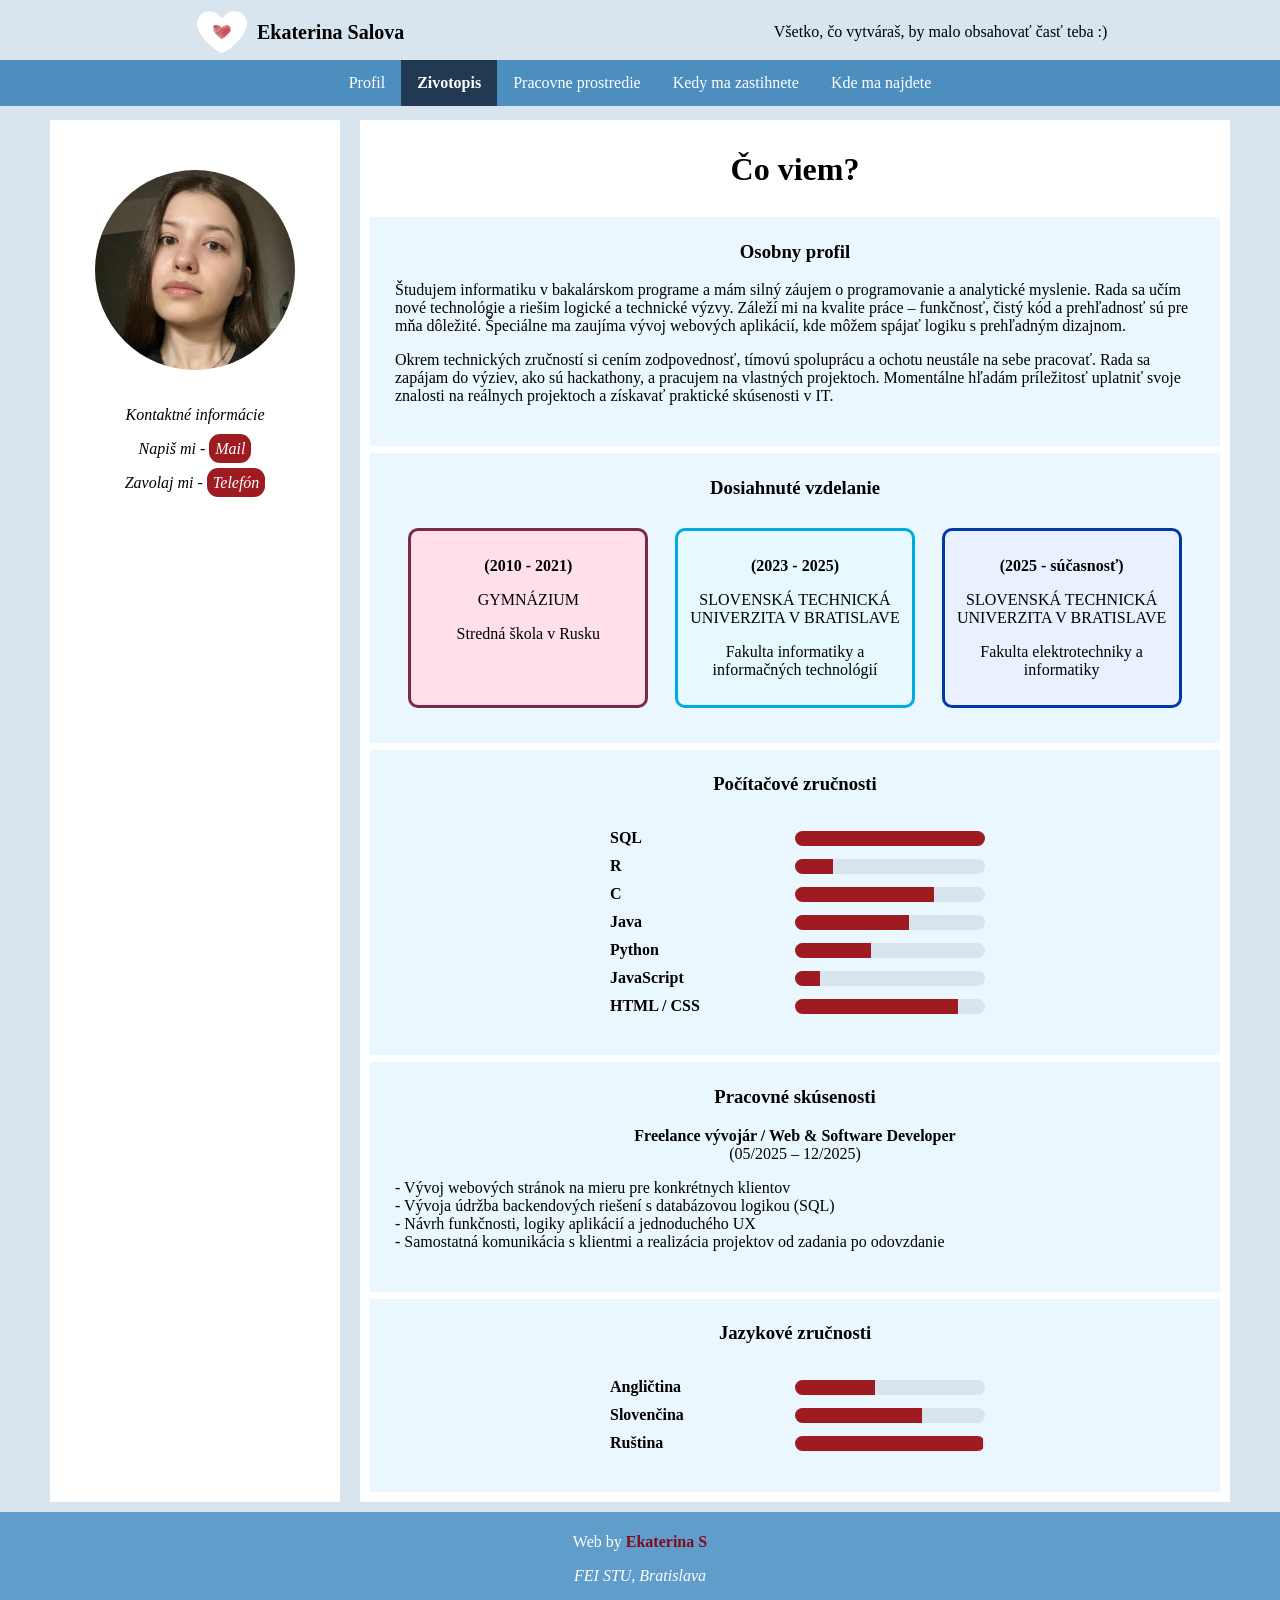
==== Z1_Salova/pages/cv.html @ 86c79ffe "I completed the resume page and adapted it for printing" ====
<!DOCTYPE html>
<html lang="sk">
<head>
    <meta charset="UTF-8">
    <meta name="viewport" content="width=device-width, initial-scale=1.0">

    <title>Životopis</title>

    <link rel="icon" href="../img/logo.png" type="image/png">

    <link rel="stylesheet" href="../css/styles.css">
    <link rel="stylesheet" href="../css/style_cv.css">
    <link rel="stylesheet" href="../css/print.css" media="print">
</head>

<body>
    <header>
        <!-- Logo SVG inicialky + meno + Slogan -->
        <a style="min-width: 20vw;"><img id="logo" src="../img/logo.png" alt="Logo">
        <h1>Ekaterina Salova</h1></a>
        <p style="min-width: 20vw;">Všetko, čo vytváraš, by malo obsahovať časť teba :)</p>
    </header>

    <button id="toggle">☰</button>
    <nav>
        <ul>
            <li><a href="../index.html">Profil</a></li>
            <li id="actual"><b><a href="pages/cv.html">Zivotopis</a></b></li>
            <li><a href="../pages/workspace.html">Pracovne prostredie</a></li>
            <li><a href="../pages/schedule.html">Kedy ma zastihnete</a></li>
            <li><a href="../pages/map.html">Kde ma najdete</a></li>
        </ul>
    </nav>

    <main>
        <div class="container">
            <div class="columns col1">
                <img class="photo cv-ph" alt="Moje foto" width="300" height="300" loading="lazy" src="../img/cv-photo.jpg">
                <address>
                    <p>Kontaktné informácie</p>
                    <p>Napiš mi - <a href="mailto:katerina@gmail.com" data-print="katerina@gmail.com">Mail</a></p>
                    <p>Zavolaj mi - <a href="tel:+421000000165" data-print="+421000000165">Telefón</a></p>
                </address>
            </div>
            <div class="columns col2">
                <h1>Čo viem?</h1>
                <div class="section">
                    <h3>Osobny profil</h3>
                    <p>   Študujem informatiku v bakalárskom programe a mám silný záujem o programovanie a analytické myslenie. Rada sa učím nové technológie a riešim logické a technické výzvy. Záleží mi na kvalite práce – funkčnosť, čistý kód a prehľadnosť sú pre mňa dôležité. Špeciálne ma zaujíma vývoj webových aplikácií, kde môžem spájať logiku s prehľadným dizajnom.</p>
                    <p>   Okrem technických zručností si cením zodpovednosť, tímovú spoluprácu a ochotu neustále na sebe pracovať. Rada sa zapájam do výziev, ako sú hackathony, a pracujem na vlastných projektoch. Momentálne hľadám príležitosť uplatniť svoje znalosti na reálnych projektoch a získavať praktické skúsenosti v IT.</p>
                </div>
                <div class="section">
                    <h3>Dosiahnuté vzdelanie</h3>
                    <div class="container-education">
                        <a href="https://gimn2.edu.yar.ru/" class="item-education gymnasium">
                            <p><b>(2010 - 2021)</b></p>
                            <p>GYMNÁZIUM</p>
                            <p>Stredná škola v Rusku</p>
                        </a>
                        <a href="https://www.fiit.stuba.sk/" class="item-education fiit">
                            <p><b>(2023 - 2025)</b></p>
                            <p>SLOVENSKÁ TECHNICKÁ UNIVERZITA V BRATISLAVE</p>
                            <p>Fakulta informatiky a informačných technológií</p>
                        </a>
                        <a href="https://www.fei.stuba.sk/" class="item-education fei">
                            <p><b>(2025 - súčasnosť)</b></p>
                            <p>SLOVENSKÁ TECHNICKÁ UNIVERZITA V BRATISLAVE</p>
                            <p>Fakulta elektrotechniky a informatiky</p>
                        </a>
                    </div>
                </div>
                <div class="section">
                    <h3>Počítačové zručnosti</h3>
                    <div class="container-lang">
                        <div class="item-lang"><strong>SQL</strong></div>
                        <progress max="100" value="100"></progress>
                        <span> - 100%; </span>
                        <div class="item-lang"><strong>R</strong></div>
                        <progress max="100" value="20"></progress>
                        <span> - 20%; </span>
                        <div class="item-lang"><strong>C</strong></div>
                        <progress max="100" value="73"></progress>
                        <span> - 73%; </span>
                        <div class="item-lang"><strong>Java</strong></div>
                        <progress max="100" value="60"></progress>
                        <span> - 60%; </span>
                        <div class="item-lang"><strong>Python</strong></div>
                        <progress max="100" value="40"></progress>
                        <span> - 40%; </span>
                        <div class="item-lang"><strong>JavaScript</strong></div>
                        <progress max="100" value="13"></progress>
                        <span> - 13%; </span>
                        <div class="item-lang"><strong>HTML / CSS</strong></div>
                        <progress max="100" value="86"></progress>
                        <span> - 86%; </span>
                    </div>
                </div>
                <div class="section">
                    <h3>Pracovné skúsenosti</h3>
                    <p class="center"><b>Freelance vývojár / Web & Software Developer</b><br>
                        (05/2025 – 12/2025)</p>
                    <p>- Vývoj webových stránok na mieru pre
                        konkrétnych klientov<br>
                        - Vývoja údržba backendových riešení s
                        databázovou logikou (SQL)<br>
                        - Návrh funkčnosti, logiky aplikácií a
                        jednoduchého UX<br>
                        - Samostatná komunikácia s klientmi a
                        realizácia projektov od zadania po odovzdanie</p>
                </div>
                <div class="section">
                    <h3>Jazykové zručnosti</h3>
                    <div class="container-lang">
                        <div class="item-lang"><strong>Angličtina</strong></div>
                        <progress max="100" value="42"></progress>
                        <span> - 42%; </span>
                        <div class="item-lang"><strong>Slovenčina</strong></div>
                        <progress max="100" value="67"></progress>
                        <span> - 67%; </span>
                        <div class="item-lang"><strong>Ruština</strong></div>
                        <progress max="100" value="99"></progress>
                        <span> - 99%; </span>
                    </div>
                </div>
                
            </div>

        </div>
        

    </main>

    <footer>
        <p>Web by <a href="https://www.linkedin.com/in/ekaterina-salova-3402763aa/" target="_blank">Ekaterina S</a></p>
        <address>FEI STU, Bratislava</address>
    </footer>


</body>
</html>
---- Z1_Salova/css/styles.css ----
* {
    box-sizing: border-box;
}

body {
    background-color: #d8e5ee;
    padding-top: 110px;
    margin: 0;
}

header {
    background-color: #d8e5ee;
    height: 64px;
    position: fixed;
    top: 0;
    left: 0;
    width: 100%;
    z-index: 9;
    display: flex;
    align-items: center;
    justify-content: space-around;
}

header a {
    display: flex;
    align-items: center;
    justify-content: center;
    gap: 10px;
    font-size: 10px;
}

#logo {
    max-width: 50px;
}

#toggle {
    position: fixed;
    top: 10px;
    right: 15px;
    z-index: 10;
    background: none;
    border: none;
    display: none;
    font-size: 28px;
    color: rgb(0, 0, 0);
}

nav {
    position: fixed;
    top: 60px;
    left: 0;
    width: 100%;
    height: 50px;
    z-index: 9;
    display: flex;
    justify-content: space-evenly;
    align-items: center;
    height: auto;
    background-color: #4c8ebe;
}

nav ul {
    list-style-type: none;
    margin: 0;
    padding: 0;
    overflow: hidden;
}

nav li {
    float: left;
}

a {
    text-decoration: none;
    color: inherit;
}

nav a {
    display: block;
    color: white;
    text-align: center;
    padding: 14px 16px;
}

#actual {
    background-color: #213951;
}

nav li:hover {
    background-color: #3573a4;
}

h1, h2, h3 {
    text-align: center;
}

.photo {
    float: left;
    margin-right: 50px;
    margin-bottom: 16px;
    border-radius: 8px;
    height: auto;
}

main{
    padding: 10px 50px;
}

aside {
  margin-top: 24px;
  padding: 10px 20px;
  border-left: 4px solid #a2061b;
  background-color: #f9f9f9;
  font-style: italic;
  text-align: center;
}

footer {
    background-color: #609dca;
    color: white;
    text-align: center;
    padding: 5px 0px 15px 0px;
    overflow: hidden;
}

footer a {
    color: #820c1c;
    font-weight: bold;
}

@media screen and (max-width: 1100px) {
    body {
        padding-top: 60px;
    }
    header {
        background-color: #4c8ebe;
        padding-right: 40px;
    }
    #toggle {
        display: block;
    }

    nav {
        display: none;
    }
}

@media screen and (max-width: 500px) {
    body {
        padding-top: 100px;
    }
    header{
        display: block;
        text-align: center;
        padding-right: 40px;
        height: 100px;
    }
    #toggle {
        top: 30px;
    }
}
---- Z1_Salova/css/style_cv.css ----
.container {
    display: grid;
    grid-template-areas: "col1 col2";
    grid-template-columns: 1fr 3fr;
    align-items: start; 
    gap: 20px;
}

.col1 {
    grid-area: col1;
    display: flex;
    flex-direction: column;
    align-items: center;
    height: 100%;
}

.col1 img {
    position: sticky;
    top: 170px;
}

.col1 address {
    position: sticky;
    top: 390px;
}

address a {
    background-color: #9e1b22;
    color: white;
    text-align: center;
    padding: 6px;
    border-radius: 11px;
}

.col2 {
    grid-area: col2;
    display: grid;
    row-gap: 7px;
}

.columns {
    padding: 10px;
    background-color: #ffffff;
}

.section {
    padding: 5px 25px 25px 25px;
    background-color: #eaf7ff;
}

.center {
    text-align: center;
}

.container-education {
    display: flex;
    justify-content: space-around;
}

.item-education {
    border-radius: 10px;
    padding: 10px;
    margin: 10px;
    width: 30%;
    text-align: center;
}

.item-education:hover {
  transform: scale(1.03);
}

.gymnasium {
    border: 3px solid #7c2945;
    background-color: #ffdfe9;
}

.fiit {
    border: 3px solid #00a9e0;
    background-color: #e6f9ff;
}

.fei {
    border: 3px solid #0039a6;
    background-color: #e9f0ff;
}

.container-lang {
    display: grid;
    grid-template-columns: 1fr 1fr;
    width: 50%;
    align-items: center;
    margin: auto;
    padding: 10px;
}

.container-lang span {
    display: none;
}

.item-lang {
    grid-column: 1;
    padding: 5px;
}

progress {
  width: 100%;
  height: 15px;
  appearance: none;
  border-radius: 10px;
  overflow: hidden;
}

progress::-webkit-progress-bar {
  background-color: #d8e5ee; 
}

progress::-webkit-progress-value {
  background-color: #9e1b22; 
}

address {
    text-align: center;
}

.cv-ph {
    margin-right: 0;
    border-radius: 50%;
    height: 200px;
    width: 200px;
}
---- Z1_Salova/css/print.css ----
@media print {
    @page {
        size: A4;
        margin: 10mm;
    }

    body, * {
        background: transparent !important;
        color: #000 !important;
        box-shadow: none !important;
        padding: 0;
        margin: 0;
    }

    body {
        padding-top: 0 !important;
        font-size: 11pt;
        line-height: 1.3;
        
    }

    header, nav, footer, #toggle, progress {
        display: none !important;
    }

    h1, h2, h3 {
        margin: 2px 0;
    }

    a[data-print]::after {
        content: " (" attr(data-print) ")";
        font-weight: normal;
    }

    .container {
        display: block;
        overflow: hidden;
        
    }

    .col1 {
        float: left;
        width: 30%;
        height: auto !important;
    }

    .col2 {
        display: block !important;
        float: none !important;
        width: auto !important;
    }

    .col1 img {
        height: 110px;
        width: 110px;
        margin-bottom: 100px;
    }

    .item-education {
        border: 1px solid black;
    }

    .container-lang  {
        display: block;
        width: 100%;
    }

    .item-lang, .container-lang span {
        display: inline;
    }
}
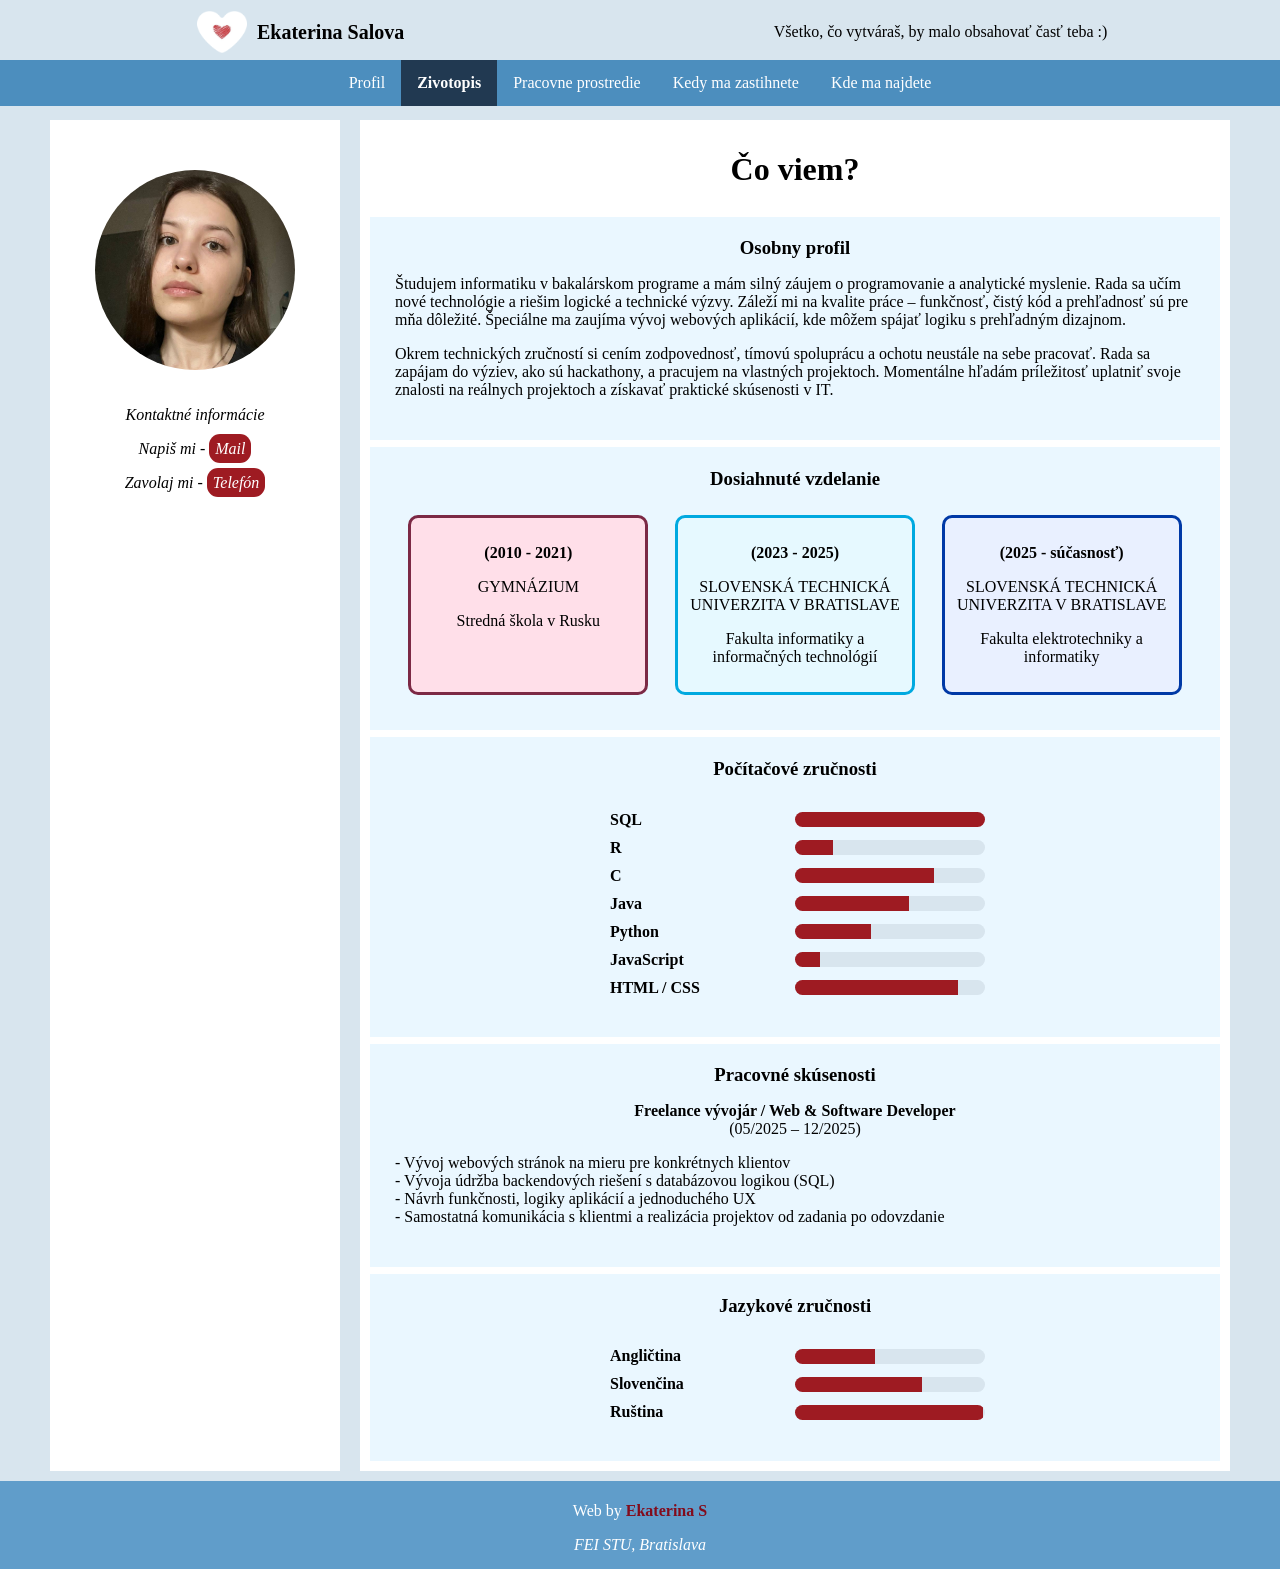
==== commit 91988a06: "I started making a workplace page, made interactive dots" ====
--- a/Z1_Salova/pages/cv.html
+++ b/Z1_Salova/pages/cv.html
@@ -45,12 +45,12 @@
             <div class="columns col2">
                 <h1>Čo viem?</h1>
                 <div class="section">
-                    <h3>Osobny profil</h3>
+                    <h2>Osobny profil</h2>
                     <p>   Študujem informatiku v bakalárskom programe a mám silný záujem o programovanie a analytické myslenie. Rada sa učím nové technológie a riešim logické a technické výzvy. Záleží mi na kvalite práce – funkčnosť, čistý kód a prehľadnosť sú pre mňa dôležité. Špeciálne ma zaujíma vývoj webových aplikácií, kde môžem spájať logiku s prehľadným dizajnom.</p>
                     <p>   Okrem technických zručností si cením zodpovednosť, tímovú spoluprácu a ochotu neustále na sebe pracovať. Rada sa zapájam do výziev, ako sú hackathony, a pracujem na vlastných projektoch. Momentálne hľadám príležitosť uplatniť svoje znalosti na reálnych projektoch a získavať praktické skúsenosti v IT.</p>
                 </div>
                 <div class="section">
-                    <h3>Dosiahnuté vzdelanie</h3>
+                    <h2>Dosiahnuté vzdelanie</h2>
                     <div class="container-education">
                         <a href="https://gimn2.edu.yar.ru/" class="item-education gymnasium">
                             <p><b>(2010 - 2021)</b></p>
@@ -70,7 +70,7 @@
                     </div>
                 </div>
                 <div class="section">
-                    <h3>Počítačové zručnosti</h3>
+                    <h2>Počítačové zručnosti</h2>
                     <div class="container-lang">
                         <div class="item-lang"><strong>SQL</strong></div>
                         <progress max="100" value="100"></progress>
@@ -96,7 +96,7 @@
                     </div>
                 </div>
                 <div class="section">
-                    <h3>Pracovné skúsenosti</h3>
+                    <h2>Pracovné skúsenosti</h2>
                     <p class="center"><b>Freelance vývojár / Web & Software Developer</b><br>
                         (05/2025 – 12/2025)</p>
                     <p>- Vývoj webových stránok na mieru pre
@@ -109,7 +109,7 @@
                         realizácia projektov od zadania po odovzdanie</p>
                 </div>
                 <div class="section">
-                    <h3>Jazykové zručnosti</h3>
+                    <h2>Jazykové zručnosti</h2>
                     <div class="container-lang">
                         <div class="item-lang"><strong>Angličtina</strong></div>
                         <progress max="100" value="42"></progress>
--- a/Z1_Salova/css/styles.css
+++ b/Z1_Salova/css/styles.css
@@ -94,7 +94,7 @@
     text-align: center;
 }
 
-.photo {
+.my-photo {
     float: left;
     margin-right: 50px;
     margin-bottom: 16px;
--- a/Z1_Salova/css/style_cv.css
+++ b/Z1_Salova/css/style_cv.css
@@ -1,3 +1,7 @@
+h2 {
+    font-size: 1.17em;
+}
+
 .container {
     display: grid;
     grid-template-areas: "col1 col2";
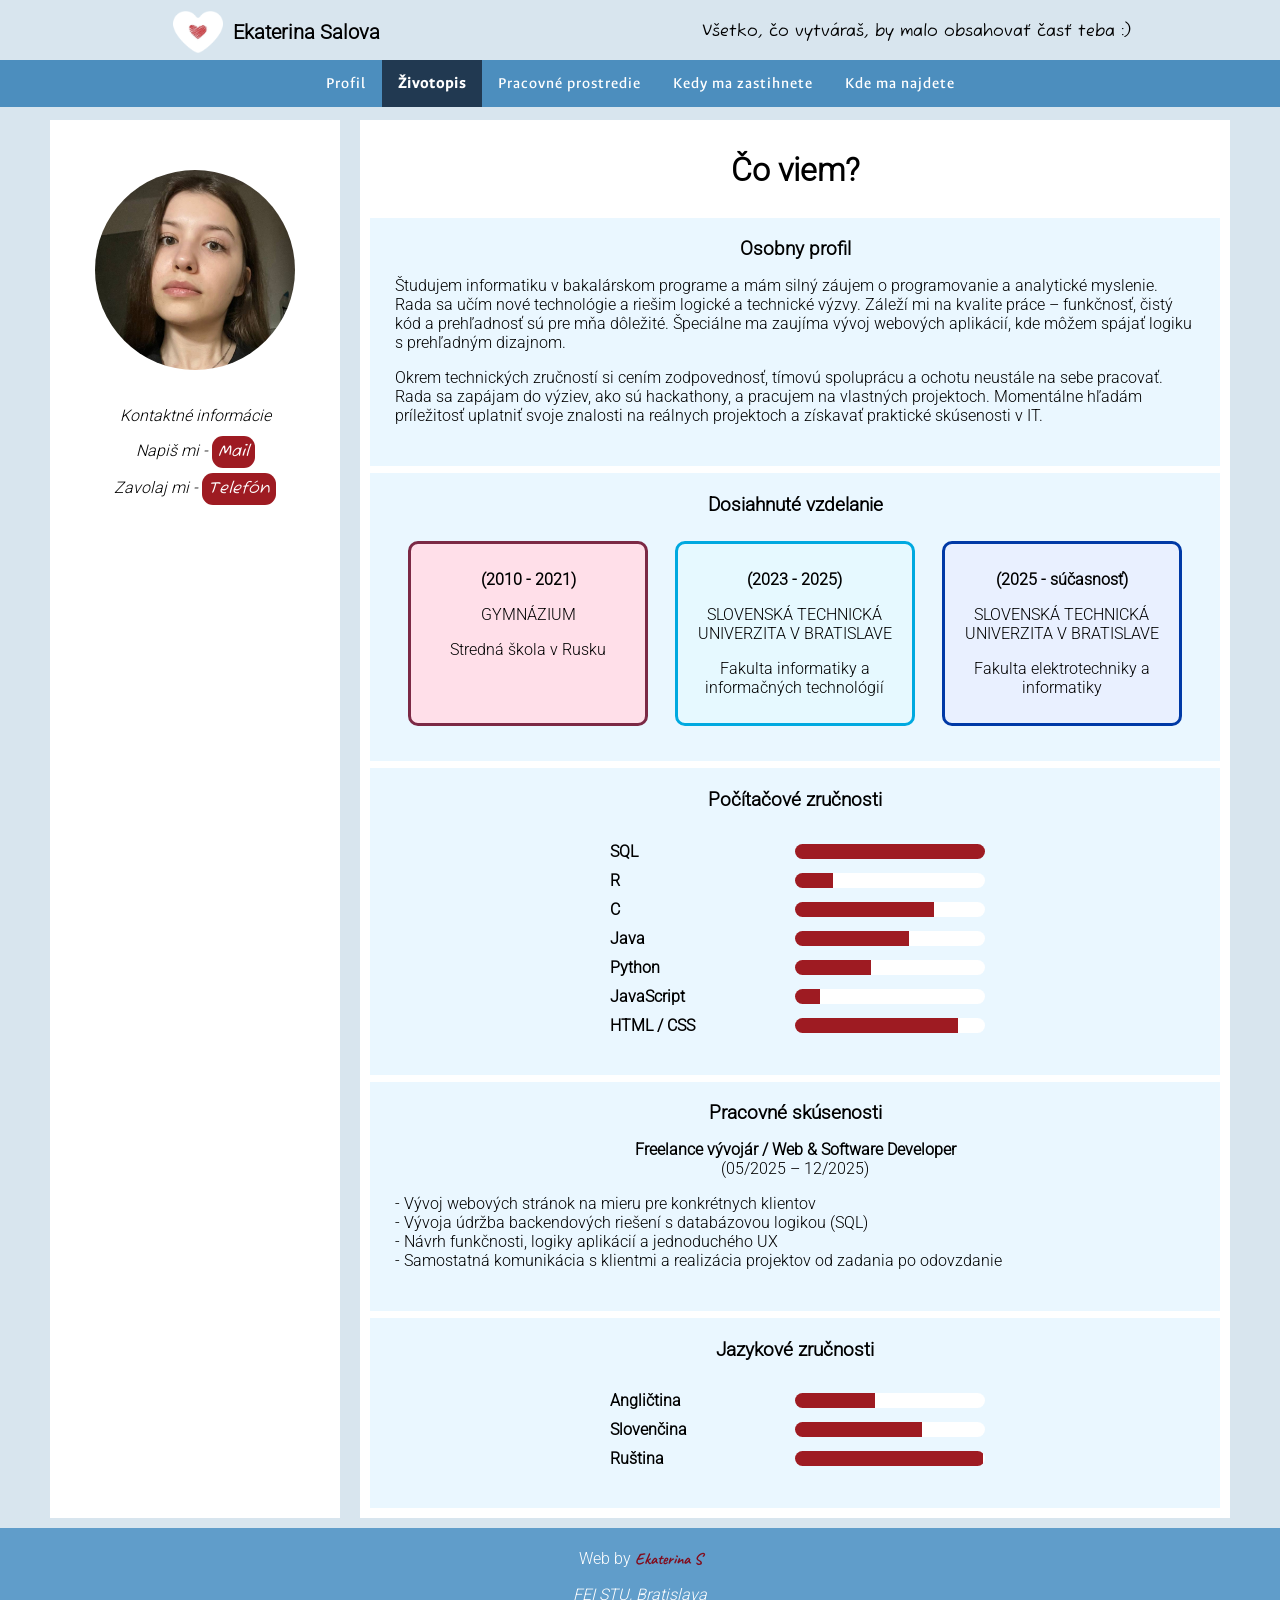
==== commit 323d1b38: "I collected all the style files into one, added variables to :root, added my fonts" ====
--- a/Z1_Salova/pages/cv.html
+++ b/Z1_Salova/pages/cv.html
@@ -9,7 +9,6 @@
     <link rel="icon" href="../img/logo.png" type="image/png">
 
     <link rel="stylesheet" href="../css/styles.css">
-    <link rel="stylesheet" href="../css/style_cv.css">
     <link rel="stylesheet" href="../css/print.css" media="print">
 </head>
 
@@ -25,8 +24,8 @@
     <nav>
         <ul>
             <li><a href="../index.html">Profil</a></li>
-            <li id="actual"><b><a href="pages/cv.html">Zivotopis</a></b></li>
-            <li><a href="../pages/workspace.html">Pracovne prostredie</a></li>
+            <li id="actual"><b><a href="pages/cv.html">Životopis</a></b></li>
+            <li><a href="../pages/workspace.html">Pracovné prostredie</a></li>
             <li><a href="../pages/schedule.html">Kedy ma zastihnete</a></li>
             <li><a href="../pages/map.html">Kde ma najdete</a></li>
         </ul>
@@ -44,12 +43,12 @@
             </div>
             <div class="columns col2">
                 <h1>Čo viem?</h1>
-                <div class="section">
+                <section>
                     <h2>Osobny profil</h2>
                     <p>   Študujem informatiku v bakalárskom programe a mám silný záujem o programovanie a analytické myslenie. Rada sa učím nové technológie a riešim logické a technické výzvy. Záleží mi na kvalite práce – funkčnosť, čistý kód a prehľadnosť sú pre mňa dôležité. Špeciálne ma zaujíma vývoj webových aplikácií, kde môžem spájať logiku s prehľadným dizajnom.</p>
                     <p>   Okrem technických zručností si cením zodpovednosť, tímovú spoluprácu a ochotu neustále na sebe pracovať. Rada sa zapájam do výziev, ako sú hackathony, a pracujem na vlastných projektoch. Momentálne hľadám príležitosť uplatniť svoje znalosti na reálnych projektoch a získavať praktické skúsenosti v IT.</p>
-                </div>
-                <div class="section">
+                </section>
+                <section>
                     <h2>Dosiahnuté vzdelanie</h2>
                     <div class="container-education">
                         <a href="https://gimn2.edu.yar.ru/" class="item-education gymnasium">
@@ -68,8 +67,8 @@
                             <p>Fakulta elektrotechniky a informatiky</p>
                         </a>
                     </div>
-                </div>
-                <div class="section">
+                </section>
+                <section>
                     <h2>Počítačové zručnosti</h2>
                     <div class="container-lang">
                         <div class="item-lang"><strong>SQL</strong></div>
@@ -94,8 +93,8 @@
                         <progress max="100" value="86"></progress>
                         <span> - 86%; </span>
                     </div>
-                </div>
-                <div class="section">
+                </section>
+                <section>
                     <h2>Pracovné skúsenosti</h2>
                     <p class="center"><b>Freelance vývojár / Web & Software Developer</b><br>
                         (05/2025 – 12/2025)</p>
@@ -107,8 +106,8 @@
                         jednoduchého UX<br>
                         - Samostatná komunikácia s klientmi a
                         realizácia projektov od zadania po odovzdanie</p>
-                </div>
-                <div class="section">
+                </section>
+                <section>
                     <h2>Jazykové zručnosti</h2>
                     <div class="container-lang">
                         <div class="item-lang"><strong>Angličtina</strong></div>
@@ -121,7 +120,7 @@
                         <progress max="100" value="99"></progress>
                         <span> - 99%; </span>
                     </div>
-                </div>
+                </section>
                 
             </div>
 
--- a/Z1_Salova/css/styles.css
+++ b/Z1_Salova/css/styles.css
@@ -1,15 +1,92 @@
+:root {
+    /* fonts */
+    --text: "Roboto", sans-serif;
+    --text-italic: "Handlee", sans-serif;
+    --text-special: "Caveat", sans-serif;
+    --text-aside: "Fuzzy", sans-serif;
+    /* fonts */
+
+    /* colors */
+    --color-main: #d8e5ee;
+    --color-nav: #4c8ebe;
+    --color-active: #213951;
+    --color-active-hover: #3573a4;
+    --color-accent: #9e1b22;
+    --color-footer: #609dca;
+    --color-footer-accent: #820c1c;
+    --color-section: #eaf7ff;
+
+    --color-gymnasium-border: #7c2945;
+    --color-gymnasium: #ffdfe9;
+    --color-fiit-border: #00a9e0;
+    --color-fiit: #e6f9ff;
+    --color-fei-border: #0039a6;
+    --color-fei: #e9f0ff;
+
+    --color-over-p: #1e1e1e;
+    --color-shedule-button: #808080;
+    --color-tab-header-border: #979797;
+    --color-tab-header: #aaaaaa;
+    --color-tab-even: #ededed;
+
+    --color-culture: #ffd0d0;
+    --color-culture-active: #611b1b;
+    --color-lecture: #90ee90;
+    --color-lecture-active: #1f521f;
+    --color-exercise: #e0ffff;
+    --color-exercise-active: #1e5656;
+
+    --color-over-content: #2b2b2b;
+    --color-white: #ffffff;
+    --color-black: #000000;
+    /* colors */
+
+
+    --radius: 10px;
+    --center-text: center;
+    --space-padding: 10px;
+    --dashed-border: 1px dashed #000000;
+}
+
+
+/* fonts */
+@font-face {
+    font-family: "Caveat";
+    src: url("../fonts/Caveat.ttf") format("truetype");
+}
+
+@font-face {
+    font-family: "Handlee";
+    src: url("../fonts/Handlee.ttf") format("truetype");
+}
+
+@font-face {
+    font-family: "Roboto";
+    src: url("../fonts/Roboto.ttf") format("truetype");
+}
+
+@font-face {
+    font-family: "Fuzzy";
+    src: url("../fonts/Fuzzy.ttf") format("truetype");
+}
+/* fonts */
+
+
+
+/* all */
 * {
     box-sizing: border-box;
 }
 
 body {
-    background-color: #d8e5ee;
+    background-color: var(--color-main);
     padding-top: 110px;
     margin: 0;
+    font-family: var(--text);
 }
 
 header {
-    background-color: #d8e5ee;
+    background-color: var(--color-main);
     height: 64px;
     position: fixed;
     top: 0;
@@ -29,6 +106,10 @@
     font-size: 10px;
 }
 
+header p {
+    font-family: var(--text-aside);
+}
+
 #logo {
     max-width: 50px;
 }
@@ -42,7 +123,7 @@
     border: none;
     display: none;
     font-size: 28px;
-    color: rgb(0, 0, 0);
+    color: var(--color-black);
 }
 
 nav {
@@ -56,7 +137,9 @@
     justify-content: space-evenly;
     align-items: center;
     height: auto;
-    background-color: #4c8ebe;
+    background-color: var(--color-nav);
+    font-family: var(--text-italic);
+    letter-spacing: 1px;
 }
 
 nav ul {
@@ -77,23 +160,45 @@
 
 nav a {
     display: block;
-    color: white;
+    color: var(--color-white);
     text-align: center;
     padding: 14px 16px;
 }
 
 #actual {
-    background-color: #213951;
+    background-color: var(--color-active);
 }
 
 nav li:hover {
-    background-color: #3573a4;
+    background-color: var(--color-active-hover);
 }
 
 h1, h2, h3 {
     text-align: center;
 }
 
+main{
+    padding: 10px 50px;
+}
+
+footer {
+    background-color: var(--color-footer);
+    color: var(--color-white);
+    text-align: center;
+    padding: 5px 0px 15px 0px;
+    overflow: hidden;
+}
+
+footer a {
+    color: var(--color-footer-accent);
+    font-weight: bold;
+    font-family: var(--text-special);
+}
+/* all */
+
+
+
+/* index */
 .my-photo {
     float: left;
     margin-right: 50px;
@@ -102,38 +207,449 @@
     height: auto;
 }
 
-main{
-    padding: 10px 50px;
-}
-
 aside {
   margin-top: 24px;
   padding: 10px 20px;
-  border-left: 4px solid #a2061b;
-  background-color: #f9f9f9;
-  font-style: italic;
+  border-left: 4px solid var(--color-accent);
+  background-color: var(--color-white);
   text-align: center;
 }
 
-footer {
-    background-color: #609dca;
-    color: white;
+aside span {
+    font-family: var(--text-aside);
+}
+/* index */
+
+
+
+/* cv */
+h2 {
+    font-size: 1.17em;
+}
+
+.container {
+    display: grid;
+    grid-template-areas: "col1 col2";
+    grid-template-columns: 1fr 3fr;
+    align-items: start; 
+    gap: 20px;
+}
+
+.col1 {
+    grid-area: col1;
+    display: flex;
+    flex-direction: column;
+    align-items: center;
+    height: 100%;
+}
+
+.col1 img {
+    position: sticky;
+    top: 170px;
+}
+
+.col1 address {
+    position: sticky;
+    top: 390px;
+}
+
+address a {
+    background-color: var(--color-accent);
+    font-family: var(--text-aside);
+    color: var(--color-white);
     text-align: center;
-    padding: 5px 0px 15px 0px;
+    padding: 6px;
+    border-radius: 11px;
+}
+
+.col2 {
+    grid-area: col2;
+    display: grid;
+    row-gap: 7px;
+}
+
+.columns {
+    padding: var(--space-padding);
+    background-color: var(--color-white);
+}
+
+section {
+    padding: 5px 25px 25px 25px;
+    background-color: var(--color-section);
+}
+
+.center {
+    text-align: center;
+}
+
+.container-education {
+    display: flex;
+    justify-content: space-around;
+}
+
+.item-education {
+    border-radius: var(--radius);
+    padding: var(--space-padding);
+    margin: 10px;
+    width: 30%;
+    text-align: center;
+}
+
+.item-education:hover {
+  transform: scale(1.03);
+}
+
+.gymnasium {
+    border: 3px solid var(--color-gymnasium-border);
+    background-color: var(--color-gymnasium);
+}
+
+.fiit {
+    border: 3px solid var(--color-fiit-border);
+    background-color: var(--color-fiit);
+}
+
+.fei {
+    border: 3px solid var(--color-fei-border);
+    background-color: var(--color-fei);
+}
+
+.container-lang {
+    display: grid;
+    grid-template-columns: 1fr 1fr;
+    width: 50%;
+    align-items: center;
+    margin: auto;
+    padding: var(--space-padding);
+}
+
+.container-lang span {
+    display: none;
+}
+
+.item-lang {
+    grid-column: 1;
+    padding: 5px;
+}
+
+progress {
+  width: 100%;
+  height: 15px;
+  appearance: none;
+  border-radius: var(--radius);
+  overflow: hidden;
+}
+
+progress::-webkit-progress-bar {
+  background-color: var(--color-main); 
+}
+
+progress::-webkit-progress-value {
+  background-color: var(--color-accent); 
+}
+
+address {
+    text-align: center;
+}
+
+.cv-ph {
+    margin-right: 0;
+    border-radius: 50%;
+    height: 200px;
+    width: 200px;
+}
+/* cv */
+
+
+
+/* workplace */
+.container-overlay {
+    position: relative;
+    display: inline-block;
+}
+
+.work-photo {
+    max-width: 100%;
+    display: block;
+}
+
+.item-overlay {
+    position: absolute;
+    color: var(--color-white);
+    transform: translate(-50%, -50%);
+}
+
+.over-content {
+    position: absolute;
+    top: 50%;
+    left: 50%;
+    transform: translate(-50%, -50%);
+}
+
+.over-img {
+    border-radius: 15px;
+}
+
+.over-content p {
+    position: absolute;
+    transform: translateX(-50%);
+    text-align: center;
+    margin-bottom: 10px;
+    background: var(--color-over-p);
+    color: var(--color-white);
+    padding: 12px;
+    border-radius: 8px;
+    white-space: nowrap;
+}
+
+.direction-top {
+    bottom: 100%;
+    left: 50%;
+}
+
+.direction-bottom {
+    top: 100%;
+    left: 50%;
+}
+
+.no-see {
+    display: none;
+}
+
+.over-1 {
+    top: 30%;
+    left: 10%;
+}
+
+.over-1:hover img, .over-1:hover p {
+    display: block;
+    border-radius: 15px;
+}
+
+.over-2 {
+    top: 30%;
+    left: 30%;
+}
+
+.over-2:hover img, .over-2:hover p {
+    display: block;
+    border-radius: 15px;
+}
+
+.over-3 {
+    top: 30%;
+    left: 50%;
+}
+
+.over-3:hover img, .over-3:hover p {
+    display: block;
+    border-radius: 15px;
+}
+
+.over-4 {
+    top: 30%;
+    left: 70%;
+}
+
+.over-4:hover img, .over-4:hover p {
+    display: block;
+    border-radius: 15px;
+}
+
+.over-5 {
+    top: 30%;
+    left: 90%;
+}
+
+.over-5:hover img, .over-5:hover p {
+    display: block;
+    border-radius: 15px;
+}
+
+.numbers {
+    position: absolute;
+    top: 0;
+    left: 0;
+    width: 100%;
+    height: 10%;
+    transform: none;
+}
+
+.numbers img {
+    position: absolute;
+    transform: translate(-50%, -50%);
+}
+/* workplace */
+
+
+
+/* schedule */
+.container-button {
+    display: flex;
+    justify-content: space-between;
+    align-items: center;
+}
+
+.item-button {
+    display: flex;
+    justify-content: space-around;
+}
+
+.item-button button {
+    color: var(--color-white);
+    padding: 10px 25px;
+    background-color: var(--color-nav);
+    border: 1px solid var(--color-shedule-button);
+    cursor: pointer;
+}
+
+.item-button button:hover {
+    background-color: var(--color-active-hover);
+}
+
+button.active {
+    background-color: var(--color-active);
+    font-weight: bold;
+}
+
+button.active:hover {
+    background-color: var(--color-active);
+}
+
+#status {
+    font-weight: bold;
+    background-color: var(--color-accent);
+    border-radius: 5px;
+    color: var(--color-white);
+    padding: var(--space-padding);
+}
+
+.lecture.hidden-cell,
+.exercise.hidden-cell,
+.culture.hidden-cell {
+    background: transparent;
+    background-color: inherit;
+    border-color: transparent;
+    border: 0;
+    color: transparent;
+    pointer-events: none;
+}
+
+.hidden-cell * {
+    visibility: hidden;
+}
+
+
+table {
+    background-color: var(--color-white);
+    border-radius: 5px;
+    table-layout: fixed;
+    width: 100%;
+}
+
+table, td, th {
+    text-align: var(--center-text);
+}
+
+th, .tab-header {
+    border: 1px dashed var(--color-tab-header-border);
+    background-color: var(--color-tab-header);
+    border-radius: 3px;
+    font-weight: bold;
+    font-family: var(--text-aside);
+}
+
+td {
+    height: 50px;
+}
+
+tr:nth-of-type(4n) {
+    background-color: var(--color-tab-even);
+}
+
+.culture {
+    background-color: var(--color-culture);
+    border: var(--dashed-border);
+}
+
+.lecture {
+    background-color: var(--color-lecture);
+    border: var(--dashed-border);
+}
+
+.exercise {
+    background-color: var(--color-exercise);
+    border: var(--dashed-border);
+}
+
+.example {
+    width: auto;
+    padding: 5px;
+}
+
+.example .culture, .example .lecture, .example .exercise {
+    width: 50px;
+}
+
+.example td {
+    height: auto;
+}
+
+progress {
+    width: 100%;
+    height: 15px;
+    appearance: none;
+    border-radius: var(--radius);
     overflow: hidden;
 }
 
-footer a {
-    color: #820c1c;
-    font-weight: bold;
-}
+progress::-webkit-progress-bar {
+  background-color: var(--color-white); 
+}
+
+progress::-webkit-progress-value {
+  background-color: var(--color-accent); 
+}
+
+label, #progress-text, #status {
+    display: block;
+    text-align: var(--center-text);
+}
+
+.culture.active-subject {
+    background-color: var(--color-culture-active);
+    color: var(--color-white);
+}
+
+.lecture.active-subject {
+    background-color: var(--color-lecture-active);
+    color: var(--color-white);
+}
+
+.exercise.active-subject {
+    background-color: var(--color-exercise-active);
+    color: var(--color-white);
+}
+/* schedule */
+
+
+
+/* map */
+#map {
+    height: 400px;
+    width: 100%;
+}
+/* map */
+
+
 
 @media screen and (max-width: 1100px) {
+    /* all */
     body {
         padding-top: 60px;
     }
     header {
-        background-color: #4c8ebe;
+        background-color: var(--color-nav);
         padding-right: 40px;
     }
     #toggle {
@@ -143,9 +659,71 @@
     nav {
         display: none;
     }
-}
+    /* all */
+
+
+
+
+}
+
+
+
+@media screen and (max-width: 768px) {
+    /* workplace */
+    .circle {
+        display: none;
+    }
+    .no-see {
+        display: block;
+    }
+    .item-overlay {
+        position: static;
+        transform: none;
+    }
+    .over-content {
+        position: static;
+        transform: none;
+        margin-top: 20px;
+        padding: var(--space-padding);
+        background: var(--color-over-content);
+        border-radius: var(--radius);
+    }
+
+    .over-content img {
+        position: relative;
+        left: 50%;
+        transform: translate(-50%);
+        min-width: 300px;
+        height: auto;
+    }
+
+    .over-content p {
+        position: static;
+        transform: none;
+        white-space: normal;
+    }
+    /* workplace */
+
+
+
+    /* schedule */
+    table {
+        display: block;
+        overflow-x: auto;
+        white-space: nowrap;
+        font-size: 0.875rem;
+    }
+
+    .item-button {
+        flex-direction: column;
+    }
+    /* schedule */
+}
+
+
 
 @media screen and (max-width: 500px) {
+    /* all */
     body {
         padding-top: 100px;
     }
@@ -158,4 +736,19 @@
     #toggle {
         top: 30px;
     }
+    /* all */
+
+
+
+    /* workplace */
+    .over-content img {
+        min-width: 100%;
+        height: auto;
+    }
+
+    .numbers {
+        height: 7%;
+    }
+    /* workplace */
+
 }
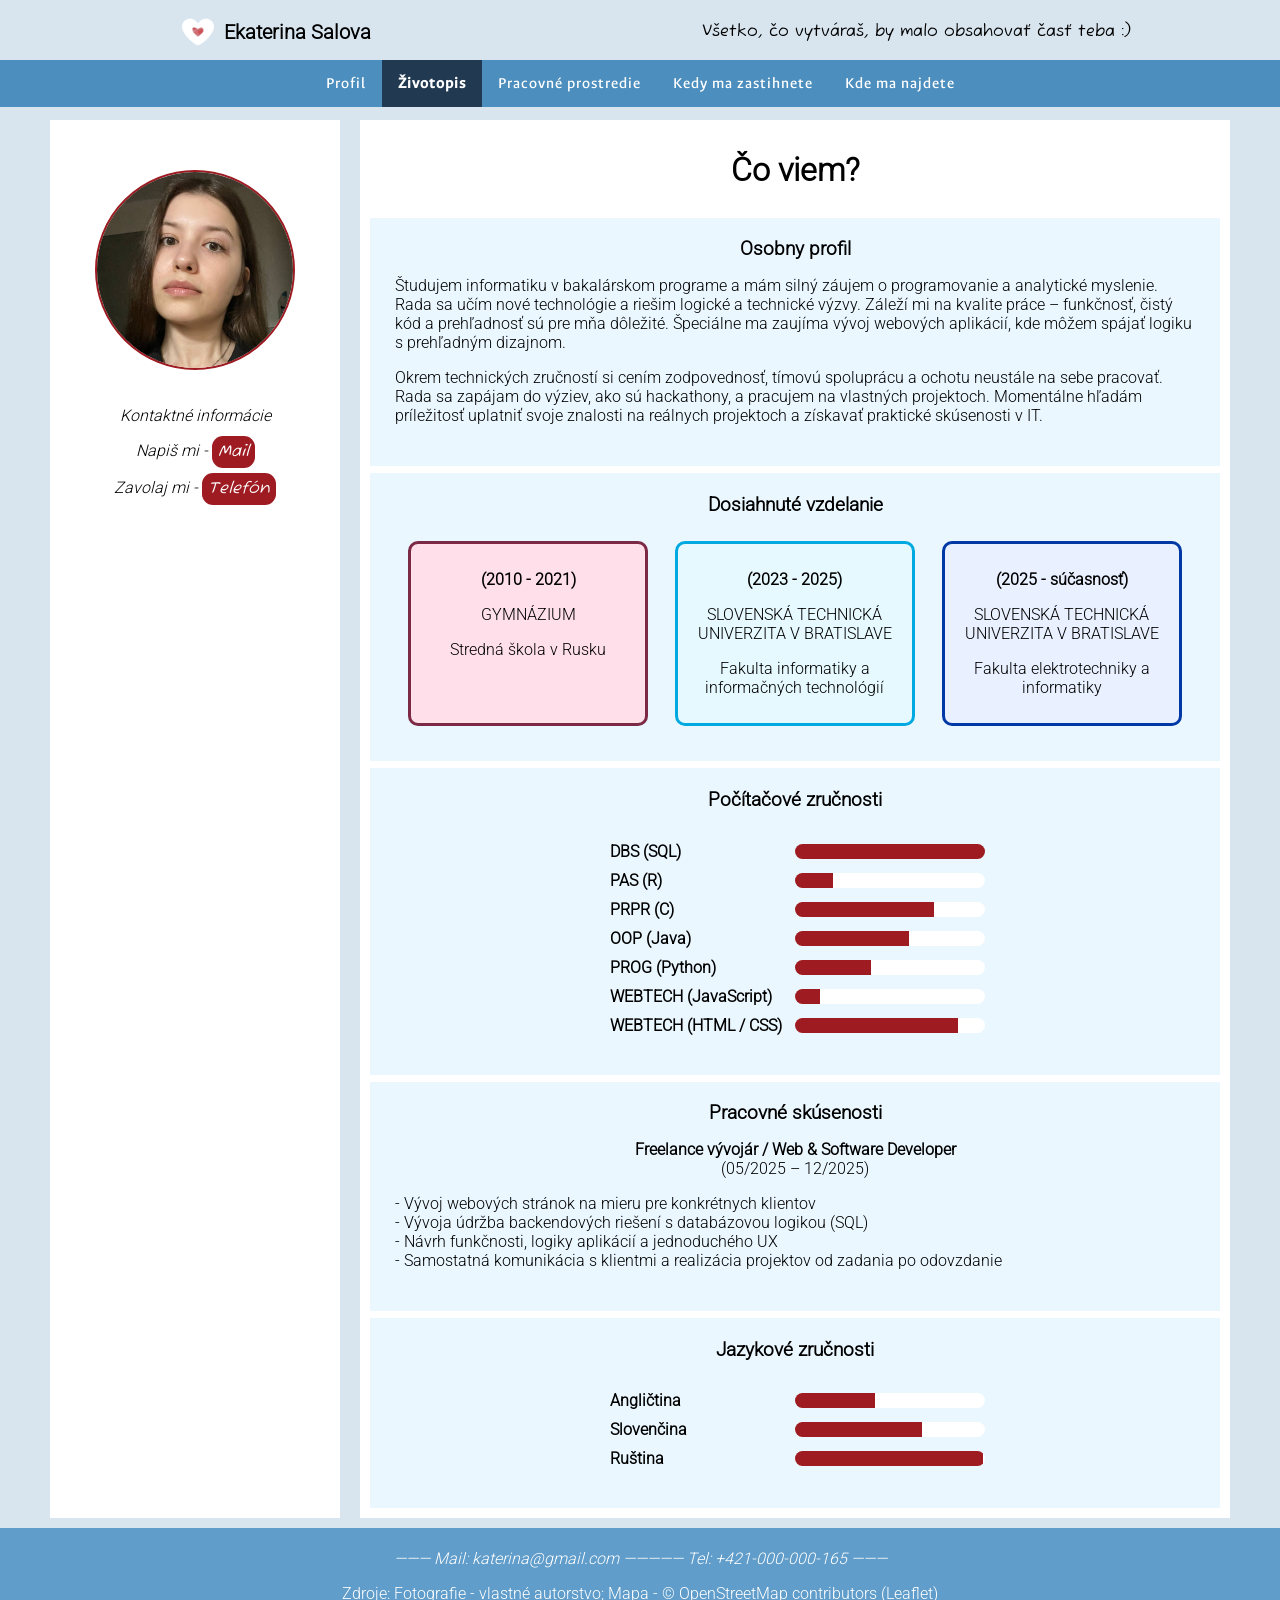
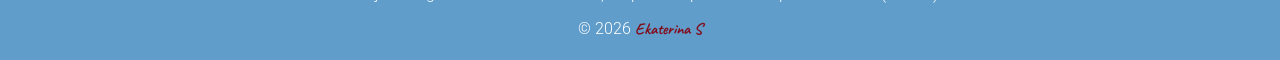
==== commit 985a1dee: "I've written out all the bugs that need to be fixed and fixed some" ====
--- a/Z1_Salova/pages/cv.html
+++ b/Z1_Salova/pages/cv.html
@@ -6,7 +6,7 @@
 
     <title>Životopis</title>
 
-    <link rel="icon" href="../img/logo.png" type="image/png">
+    <link rel="icon" href="../favicon.ico" type="image/png">
 
     <link rel="stylesheet" href="../css/styles.css">
     <link rel="stylesheet" href="../css/print.css" media="print">
@@ -15,7 +15,7 @@
 <body>
     <header>
         <!-- Logo SVG inicialky + meno + Slogan -->
-        <a style="min-width: 20vw;"><img id="logo" src="../img/logo.png" alt="Logo">
+        <a style="min-width: 20vw;"><img id="logo" src="../favicon.ico" alt="Logo">
         <h1>Ekaterina Salova</h1></a>
         <p style="min-width: 20vw;">Všetko, čo vytváraš, by malo obsahovať časť teba :)</p>
     </header>
@@ -37,8 +37,8 @@
                 <img class="photo cv-ph" alt="Moje foto" width="300" height="300" loading="lazy" src="../img/cv-photo.jpg">
                 <address>
                     <p>Kontaktné informácie</p>
-                    <p>Napiš mi - <a href="mailto:katerina@gmail.com" data-print="katerina@gmail.com">Mail</a></p>
-                    <p>Zavolaj mi - <a href="tel:+421000000165" data-print="+421000000165">Telefón</a></p>
+                    <p>Napiš mi - <a class="contact" href="mailto:katerina@gmail.com" data-print="katerina@gmail.com">Mail</a></p>
+                    <p>Zavolaj mi - <a class="contact" href="tel:+421000000165" data-print="+421000000165">Telefón</a></p>
                 </address>
             </div>
             <div class="columns col2">
@@ -71,25 +71,25 @@
                 <section>
                     <h2>Počítačové zručnosti</h2>
                     <div class="container-lang">
-                        <div class="item-lang"><strong>SQL</strong></div>
+                        <div class="item-lang"><strong>DBS (SQL)</strong></div>
                         <progress max="100" value="100"></progress>
                         <span> - 100%; </span>
-                        <div class="item-lang"><strong>R</strong></div>
+                        <div class="item-lang"><strong>PAS (R)</strong></div>
                         <progress max="100" value="20"></progress>
                         <span> - 20%; </span>
-                        <div class="item-lang"><strong>C</strong></div>
+                        <div class="item-lang"><strong>PRPR (C)</strong></div>
                         <progress max="100" value="73"></progress>
                         <span> - 73%; </span>
-                        <div class="item-lang"><strong>Java</strong></div>
+                        <div class="item-lang"><strong>OOP (Java)</strong></div>
                         <progress max="100" value="60"></progress>
                         <span> - 60%; </span>
-                        <div class="item-lang"><strong>Python</strong></div>
+                        <div class="item-lang"><strong>PROG (Python)</strong></div>
                         <progress max="100" value="40"></progress>
                         <span> - 40%; </span>
-                        <div class="item-lang"><strong>JavaScript</strong></div>
+                        <div class="item-lang"><strong>WEBTECH (JavaScript)</strong></div>
                         <progress max="100" value="13"></progress>
                         <span> - 13%; </span>
-                        <div class="item-lang"><strong>HTML / CSS</strong></div>
+                        <div class="item-lang"><strong>WEBTECH (HTML / CSS)</strong></div>
                         <progress max="100" value="86"></progress>
                         <span> - 86%; </span>
                     </div>
@@ -130,8 +130,14 @@
     </main>
 
     <footer>
-        <p>Web by <a href="https://www.linkedin.com/in/ekaterina-salova-3402763aa/" target="_blank">Ekaterina S</a></p>
-        <address>FEI STU, Bratislava</address>
+        <address>
+            <p>——— <a href="mailto:katerina@gmail.com">Mail: katerina@gmail.com</a> —————
+                <a href="tel:+421000000165">Tel: +421-000-000-165</a> ———</p>
+        </address>
+        <p>Zdroje: Fotografie - vlastné autorstvo; Mapa - &copy; <a href="https://www.openstreetmap.org/copyright" target="_blank" rel="noopener">OpenStreetMap</a> 
+        contributors (<a href="https://leafletjs.com/" target="_blank" rel="noopener">Leaflet</a>)
+        </p>
+        <p>&copy; 2026 <a class="linkedin" href="https://www.linkedin.com/in/ekaterina-salova-3402763aa/" target="_blank">Ekaterina S</a></p>
     </footer>
 
 
--- a/Z1_Salova/css/styles.css
+++ b/Z1_Salova/css/styles.css
@@ -185,11 +185,11 @@
     background-color: var(--color-footer);
     color: var(--color-white);
     text-align: center;
-    padding: 5px 0px 15px 0px;
+    padding: 5px 0px 5px 0px;
     overflow: hidden;
 }
 
-footer a {
+.linkedin {
     color: var(--color-footer-accent);
     font-weight: bold;
     font-family: var(--text-special);
@@ -204,6 +204,7 @@
     margin-right: 50px;
     margin-bottom: 16px;
     border-radius: 8px;
+    border: 2px solid var(--color-accent);
     height: auto;
 }
 
@@ -218,6 +219,20 @@
 aside span {
     font-family: var(--text-aside);
 }
+
+details {
+    cursor: pointer;
+}
+
+summary {
+    padding: 5px;
+}
+
+main ul li {
+    list-style: none;
+    padding: 5px;
+}
+
 /* index */
 
 
@@ -246,6 +261,8 @@
 .col1 img {
     position: sticky;
     top: 170px;
+    border: 2px solid var(--color-accent);
+    z-index: 2;
 }
 
 .col1 address {
@@ -253,7 +270,7 @@
     top: 390px;
 }
 
-address a {
+.contact {
     background-color: var(--color-accent);
     font-family: var(--text-aside);
     color: var(--color-white);
@@ -638,6 +655,7 @@
 #map {
     height: 400px;
     width: 100%;
+    z-index: 8;
 }
 /* map */
 
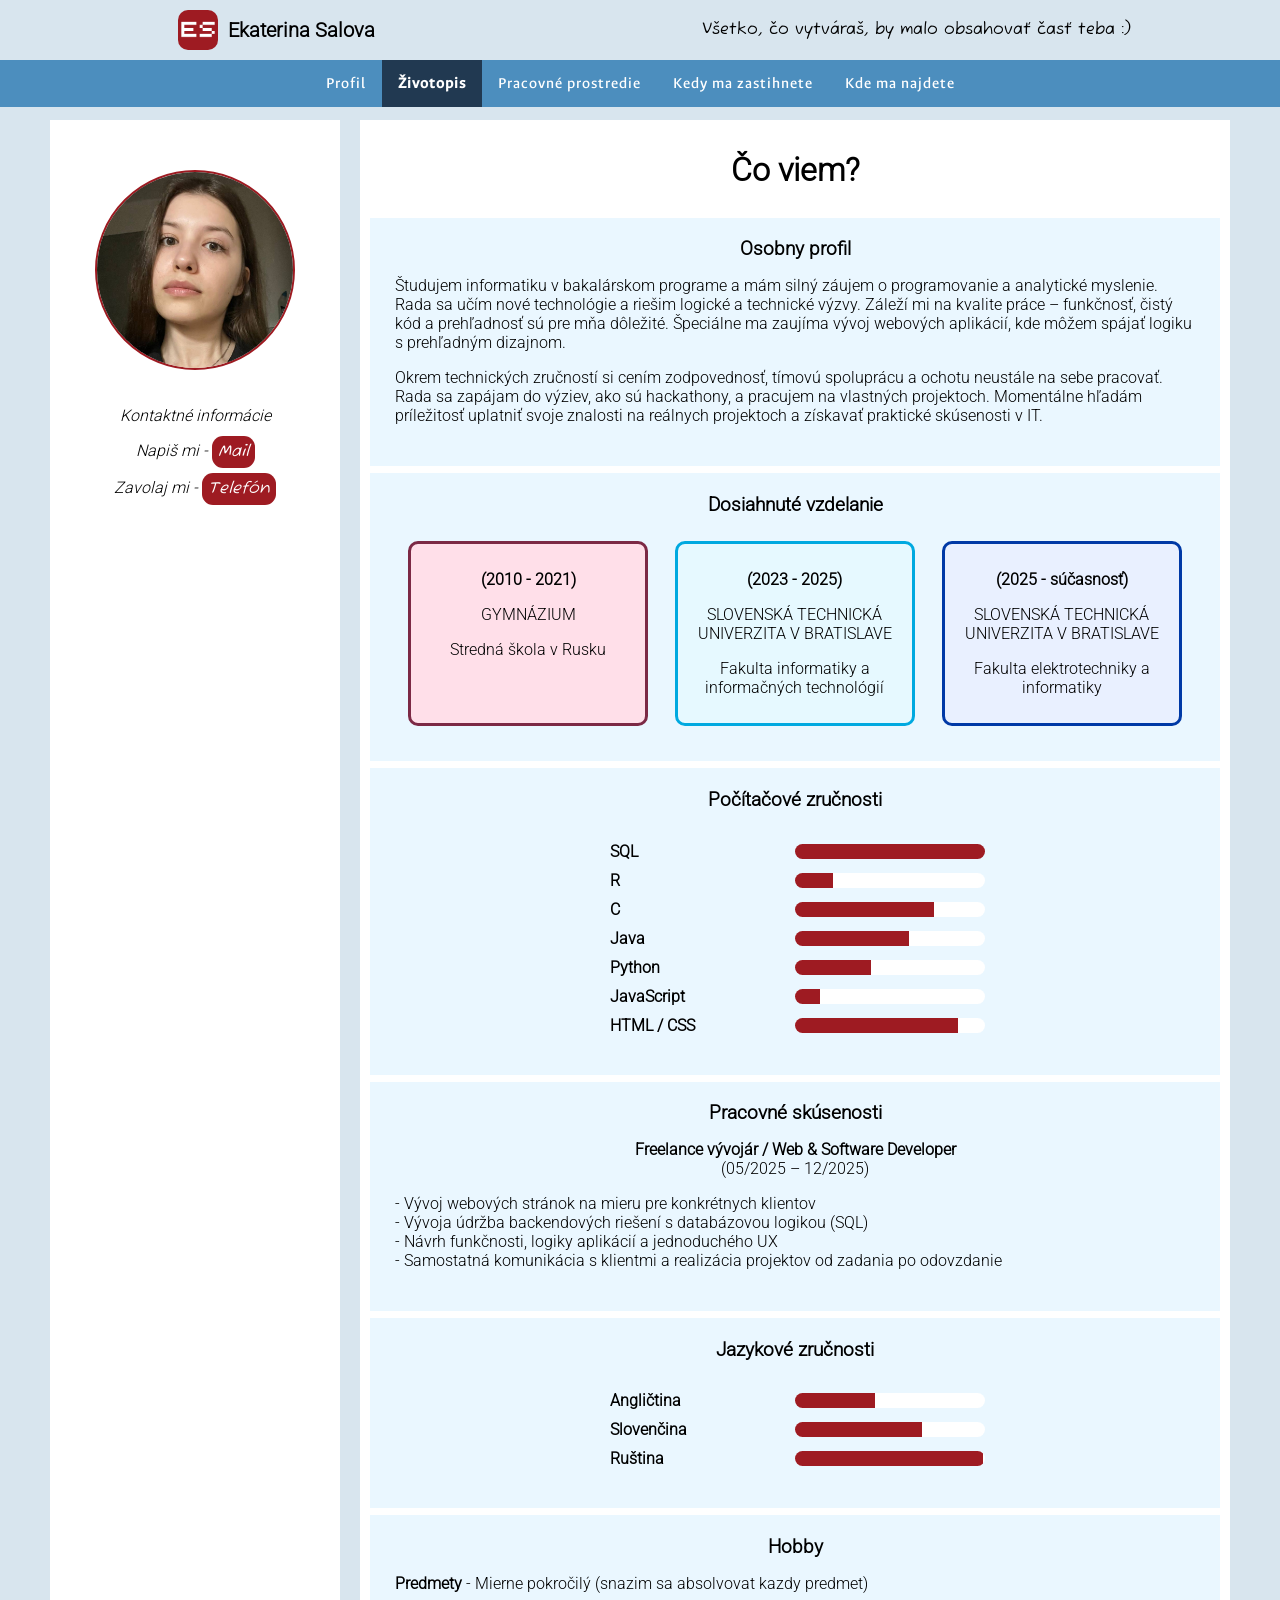
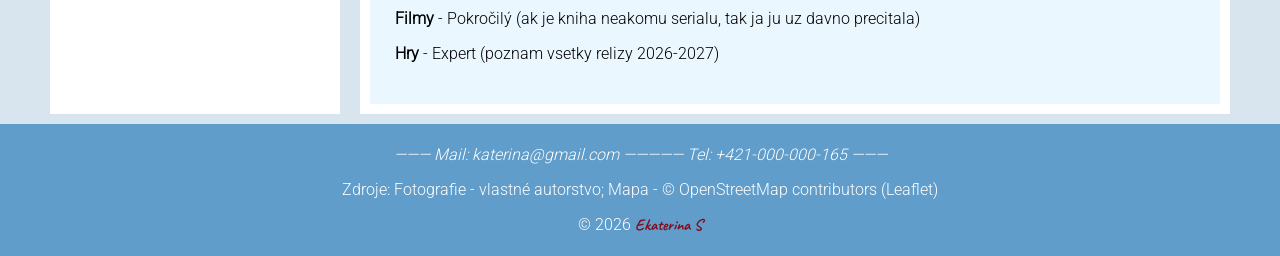
==== commit a8dad915: "add my logo-favicon and marker on map" ====
--- a/Z1_Salova/pages/cv.html
+++ b/Z1_Salova/pages/cv.html
@@ -2,11 +2,17 @@
 <html lang="sk">
 <head>
     <meta charset="UTF-8">
+    <meta name="description" content="Prehľad dosiahnutého vzdelania, počítačových 
+            a jazykových zručností a praktických skúseností.">
     <meta name="viewport" content="width=device-width, initial-scale=1.0">
 
     <title>Životopis</title>
+    <meta property="og:title" content="Moj životopis - Ekaterina Salova" />
+    <meta property="og:description" content="Prehľad dosiahnutého vzdelania, počítačových 
+            a jazykových zručností a praktických skúseností." />
+    <meta property="og:url" content="../favicon.ico"/>
 
-    <link rel="icon" href="../favicon.ico" type="image/png">
+    <link rel="icon" href="../favicon.png" type="image/png">
 
     <link rel="stylesheet" href="../css/styles.css">
     <link rel="stylesheet" href="../css/print.css" media="print">
@@ -14,8 +20,7 @@
 
 <body>
     <header>
-        <!-- Logo SVG inicialky + meno + Slogan -->
-        <a style="min-width: 20vw;"><img id="logo" src="../favicon.ico" alt="Logo">
+        <a style="min-width: 20vw;"><img id="logo" src="../favicon.png" alt="Logo">
         <h1>Ekaterina Salova</h1></a>
         <p style="min-width: 20vw;">Všetko, čo vytváraš, by malo obsahovať časť teba :)</p>
     </header>
@@ -45,8 +50,8 @@
                 <h1>Čo viem?</h1>
                 <section>
                     <h2>Osobny profil</h2>
-                    <p>   Študujem informatiku v bakalárskom programe a mám silný záujem o programovanie a analytické myslenie. Rada sa učím nové technológie a riešim logické a technické výzvy. Záleží mi na kvalite práce – funkčnosť, čistý kód a prehľadnosť sú pre mňa dôležité. Špeciálne ma zaujíma vývoj webových aplikácií, kde môžem spájať logiku s prehľadným dizajnom.</p>
-                    <p>   Okrem technických zručností si cením zodpovednosť, tímovú spoluprácu a ochotu neustále na sebe pracovať. Rada sa zapájam do výziev, ako sú hackathony, a pracujem na vlastných projektoch. Momentálne hľadám príležitosť uplatniť svoje znalosti na reálnych projektoch a získavať praktické skúsenosti v IT.</p>
+                    <p>Študujem informatiku v bakalárskom programe a mám silný záujem o programovanie a analytické myslenie. Rada sa učím nové technológie a riešim logické a technické výzvy. Záleží mi na kvalite práce – funkčnosť, čistý kód a prehľadnosť sú pre mňa dôležité. Špeciálne ma zaujíma vývoj webových aplikácií, kde môžem spájať logiku s prehľadným dizajnom.</p>
+                    <p>Okrem technických zručností si cením zodpovednosť, tímovú spoluprácu a ochotu neustále na sebe pracovať. Rada sa zapájam do výziev, ako sú hackathony, a pracujem na vlastných projektoch. Momentálne hľadám príležitosť uplatniť svoje znalosti na reálnych projektoch a získavať praktické skúsenosti v IT.</p>
                 </section>
                 <section>
                     <h2>Dosiahnuté vzdelanie</h2>
@@ -71,25 +76,25 @@
                 <section>
                     <h2>Počítačové zručnosti</h2>
                     <div class="container-lang">
-                        <div class="item-lang"><strong>DBS (SQL)</strong></div>
+                        <div class="item-lang"><strong>SQL</strong></div>
                         <progress max="100" value="100"></progress>
                         <span> - 100%; </span>
-                        <div class="item-lang"><strong>PAS (R)</strong></div>
+                        <div class="item-lang"><strong>R</strong></div>
                         <progress max="100" value="20"></progress>
                         <span> - 20%; </span>
-                        <div class="item-lang"><strong>PRPR (C)</strong></div>
+                        <div class="item-lang"><strong>C</strong></div>
                         <progress max="100" value="73"></progress>
                         <span> - 73%; </span>
-                        <div class="item-lang"><strong>OOP (Java)</strong></div>
+                        <div class="item-lang"><strong>Java</strong></div>
                         <progress max="100" value="60"></progress>
                         <span> - 60%; </span>
-                        <div class="item-lang"><strong>PROG (Python)</strong></div>
+                        <div class="item-lang"><strong>Python</strong></div>
                         <progress max="100" value="40"></progress>
                         <span> - 40%; </span>
-                        <div class="item-lang"><strong>WEBTECH (JavaScript)</strong></div>
+                        <div class="item-lang"><strong>JavaScript</strong></div>
                         <progress max="100" value="13"></progress>
                         <span> - 13%; </span>
-                        <div class="item-lang"><strong>WEBTECH (HTML / CSS)</strong></div>
+                        <div class="item-lang"><strong>HTML / CSS</strong></div>
                         <progress max="100" value="86"></progress>
                         <span> - 86%; </span>
                     </div>
@@ -121,6 +126,12 @@
                         <span> - 99%; </span>
                     </div>
                 </section>
+                <section>
+                    <h2>Hobby</h2>
+                    <p><strong>Predmety</strong> - Mierne pokročilý (snazim sa absolvovat kazdy predmet)</p>
+                    <p><strong>Filmy</strong> - Pokročilý (ak je kniha neakomu serialu, tak ja ju uz davno precitala)</p>
+                    <p><strong>Hry</strong> - Expert (poznam vsetky relizy 2026-2027)</p>
+                </section>
                 
             </div>
 
--- a/Z1_Salova/css/styles.css
+++ b/Z1_Salova/css/styles.css
@@ -87,7 +87,7 @@
 
 header {
     background-color: var(--color-main);
-    height: 64px;
+    height: 60px;
     position: fixed;
     top: 0;
     left: 0;
@@ -111,7 +111,8 @@
 }
 
 #logo {
-    max-width: 50px;
+    width: 40px;
+    border-radius: 10px;
 }
 
 #toggle {
@@ -228,9 +229,14 @@
     padding: 5px;
 }
 
+main ul {
+    padding-inline-start: 10px;
+}
+
 main ul li {
     list-style: none;
     padding: 5px;
+    
 }
 
 /* index */
@@ -387,6 +393,7 @@
 
 .work-photo {
     max-width: 100%;
+    position: relative;
     display: block;
 }
 
@@ -668,7 +675,8 @@
     }
     header {
         background-color: var(--color-nav);
-        padding-right: 40px;
+        text-align: center;
+        padding: 5px 70px 5px 5px;
     }
     #toggle {
         display: block;
@@ -687,6 +695,56 @@
 
 
 @media screen and (max-width: 768px) {
+    /* all */
+    footer {
+        font-size: 0.8rem;
+    }
+    /* all */
+
+
+    /* cv */
+    .container {
+        display: block;
+        overflow: hidden;
+        
+    }
+
+    .col1 {
+        float: left;
+        width: 100%;
+        height: auto;
+    }
+
+    .col1 address {
+        display: none;
+    }
+
+    .col2 {
+        display: block;
+        float: none;
+        width: auto;
+    }
+
+    .col1 img {
+        margin: 30px;
+        position: static;
+    }
+
+    .container-education {
+        flex-direction: column;
+    }
+
+    .item-education {
+        width: 100%;
+    }
+
+    .container-lang  {
+        width: 100%;
+    }
+    /* cv */
+
+
+
     /* workplace */
     .circle {
         display: none;
@@ -743,13 +801,11 @@
 @media screen and (max-width: 500px) {
     /* all */
     body {
-        padding-top: 100px;
+        padding-top: 130px;
     }
     header{
         display: block;
-        text-align: center;
-        padding-right: 40px;
-        height: 100px;
+        height: 120px;
     }
     #toggle {
         top: 30px;
--- a/Z1_Salova/css/print.css
+++ b/Z1_Salova/css/print.css
@@ -1,12 +1,12 @@
 @media print {
     @page {
         size: A4;
-        margin: 10mm;
+        margin: 3mm;
     }
 
     body, * {
         background: transparent !important;
-        color: #000 !important;
+        color: var(--color-black) !important;
         box-shadow: none !important;
         padding: 0;
         margin: 0;
@@ -54,10 +54,11 @@
         height: 110px;
         width: 110px;
         margin-bottom: 100px;
+        border: 2px solid var(--color-black);
     }
 
     .item-education {
-        border: 1px solid black;
+        border: 1px solid var(--color-black);
     }
 
     .container-lang  {
